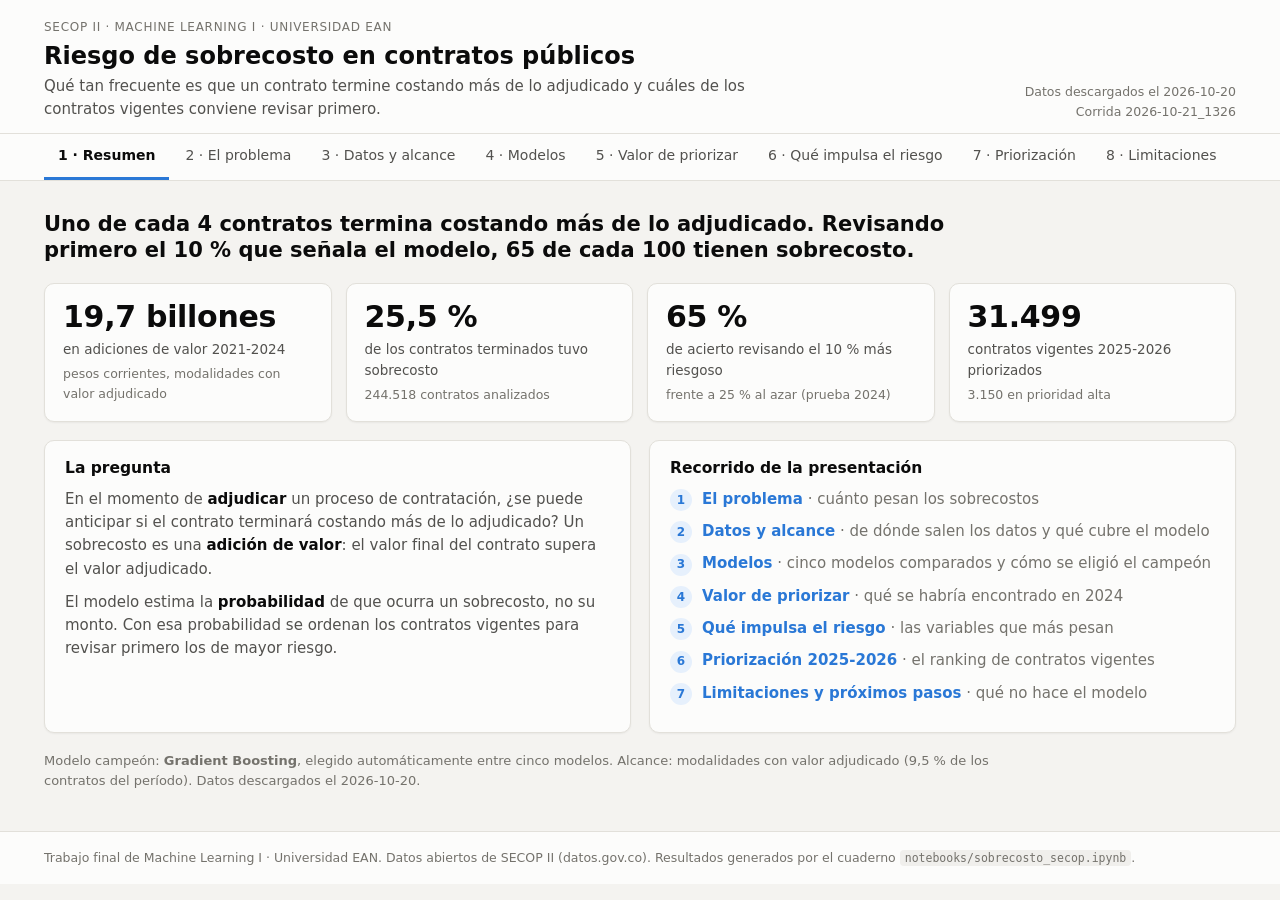
==== docs/index.html @ 2123a663 "Agrega la página de resultados (GitHub Pages)" ====
<!doctype html>
<html lang="es">
<head>
<meta charset="utf-8">
<meta name="viewport" content="width=device-width, initial-scale=1">
<title>Riesgo de sobrecosto en contratos públicos</title>
<meta name="description" content="Priorización de contratos públicos con riesgo de sobrecosto a partir de SECOP II. Trabajo final de Machine Learning I, Universidad EAN.">
<link rel="stylesheet" href="estilos.css">
</head>
<body>
<header class="encabezado">
  <div class="contenedor encabezado-fila">
    <div>
      <p class="sobretitulo">SECOP II · Machine Learning I · Universidad EAN</p>
      <h1>Riesgo de sobrecosto en contratos públicos</h1>
      <p class="subtitulo">Qué tan frecuente es que un contrato termine costando más de lo adjudicado y cuáles de los contratos vigentes conviene revisar primero.</p>
    </div>
    <p class="meta" id="meta-corrida">Cargando datos…</p>
  </div>
  <nav class="pestanas" aria-label="Módulos">
    <div class="contenedor pestanas-fila" role="tablist">
      <button role="tab" data-tab="resumen" aria-selected="true">1 · Resumen</button>
      <button role="tab" data-tab="problema">2 · El problema</button>
      <button role="tab" data-tab="datos">3 · Datos y alcance</button>
      <button role="tab" data-tab="modelos">4 · Modelos</button>
      <button role="tab" data-tab="valor">5 · Valor de priorizar</button>
      <button role="tab" data-tab="riesgo">6 · Qué impulsa el riesgo</button>
      <button role="tab" data-tab="priorizacion">7 · Priorización</button>
      <button role="tab" data-tab="limites">8 · Limitaciones</button>
    </div>
  </nav>
</header>

<main class="contenedor">
  <div id="error" class="aviso aviso-error" hidden></div>

  <!-- 1 · Resumen -->
  <section class="panel" id="tab-resumen" role="tabpanel">
    <h2 class="mensaje" id="resumen-mensaje"></h2>
    <div class="tarjetas" id="resumen-kpis"></div>
    <div class="dos-columnas">
      <div class="bloque">
        <h3>La pregunta</h3>
        <p>En el momento de <strong>adjudicar</strong> un proceso de contratación, ¿se puede anticipar si el contrato terminará costando más de lo adjudicado? Un sobrecosto es una <strong>adición de valor</strong>: el valor final del contrato supera el valor adjudicado.</p>
        <p>El modelo estima la <strong>probabilidad</strong> de que ocurra un sobrecosto, no su monto. Con esa probabilidad se ordenan los contratos vigentes para revisar primero los de mayor riesgo.</p>
      </div>
      <div class="bloque">
        <h3>Recorrido de la presentación</h3>
        <ol class="recorrido" id="resumen-recorrido"></ol>
      </div>
    </div>
    <p class="nota" id="resumen-alcance"></p>
  </section>

  <!-- 2 · El problema -->
  <section class="panel" id="tab-problema" role="tabpanel" hidden>
    <h2 class="mensaje" id="problema-mensaje"></h2>
    <div class="tarjetas" id="problema-kpis"></div>
    <div class="dos-columnas">
      <figure class="grafico"><figcaption>Adiciones de valor por año de firma <span>miles de millones de pesos corrientes</span></figcaption><div class="lienzo"><canvas id="g-adiciones"></canvas></div></figure>
      <figure class="grafico"><figcaption>Contratos con sobrecosto <span>% de los contratos firmados cada año</span></figcaption><div class="lienzo"><canvas id="g-tasa"></canvas></div></figure>
    </div>
    <details class="tabla-detalle"><summary>Ver la tabla por año</summary><div id="t-magnitud"></div></details>
    <p class="nota" id="problema-nota"></p>
  </section>

  <!-- 3 · Datos y alcance -->
  <section class="panel" id="tab-datos" role="tabpanel" hidden>
    <h2 class="mensaje" id="datos-mensaje"></h2>
    <div class="dos-columnas">
      <figure class="grafico"><figcaption>De la descarga a la base del modelo <span>contratos firmados 2021-2024</span></figcaption><div class="lienzo"><canvas id="g-embudo"></canvas></div></figure>
      <figure class="grafico"><figcaption>Contratos del período por modalidad <span>% del total 2021-2024</span></figcaption><div class="lienzo alto"><canvas id="g-modalidades"></canvas></div></figure>
    </div>
    <div class="dos-columnas">
      <div class="bloque">
        <h3>Por qué no se incluyen la contratación directa ni el régimen especial sin ofertas</h3>
        <ul>
          <li><strong>Cómo funcionan.</strong> En la contratación directa la entidad elige al contratista sin concurso, en causales fijadas por la ley (más del 90 % son prestación de servicios). El régimen especial agrupa entidades que contratan con sus propios manuales, como hospitales públicos y empresas de servicios públicos.</li>
          <li><strong>Falta el valor inicial.</strong> Sin competencia no hay adjudicación: el valor adjudicado es 0. El precio base es un presupuesto estimado, no el valor firmado, y el registro de adiciones no trae montos. Sin valor inicial no se puede medir el sobrecosto.</li>
          <li><strong>Serían otro problema.</strong> Sus adiciones son sobre todo prórrogas de contratos de servicios personales, un fenómeno distinto que pediría un modelo aparte.</li>
        </ul>
      </div>
      <div class="bloque">
        <h3>Limpieza y controles de calidad</h3>
        <ul id="datos-controles"></ul>
        <figure class="grafico compacto"><figcaption>Contratos sin categoría UNSPSC («UNSPECIFIED») <span>% por año de firma</span></figcaption><div class="lienzo bajo"><canvas id="g-unspsc"></canvas></div></figure>
      </div>
    </div>
    <p class="nota">Fuentes: SECOP II - Contratos Electrónicos (jbjy-vk9h), Procesos de Contratación (p6dx-8zbt) y Adiciones (cb9c-h8sn), datos abiertos de datos.gov.co.</p>
  </section>

  <!-- 4 · Modelos -->
  <section class="panel" id="tab-modelos" role="tabpanel" hidden>
    <h2 class="mensaje" id="modelos-mensaje"></h2>
    <div class="dos-columnas">
      <figure class="grafico"><figcaption>Calidad del ordenamiento en 2024 (PR-AUC) <span>punto: estimación · barra: intervalo de 95 % · línea gris: azar</span></figcaption><div class="lienzo"><canvas id="g-prauc"></canvas></div></figure>
      <div class="bloque">
        <h3>Cómo se eligió el campeón</h3>
        <ol class="pasos">
          <li>Se entrenó con contratos de 2021-2023 y se evaluó con los de 2024, que el modelo no vio.</li>
          <li>Todas las decisiones se tomaron con validación cruzada <strong>por entidad</strong>: el modelo siempre se evalúa con entidades que no vio.</li>
          <li>Regla fijada de antemano: el mejor en validación; si otro modelo más simple queda a menos de un error estándar, se prefiere el más interpretable.</li>
          <li>La prueba de 2024 solo confirma la elección.</li>
        </ol>
        <p id="modelos-campeon" class="destacado"></p>
      </div>
    </div>
    <h3 class="subtitulo-seccion">Comparación de modelos</h3>
    <div id="t-modelos"></div>
    <div class="dos-columnas">
      <figure class="grafico"><figcaption>¿Las probabilidades son creíbles? (calibración en 2024) <span>frecuencia observada frente a probabilidad predicha</span></figcaption><div class="lienzo"><canvas id="g-calibracion"></canvas></div></figure>
      <div class="bloque">
        <h3>Estabilidad</h3>
        <div id="t-robustez"></div>
        <details class="tabla-detalle"><summary>Desempeño del campeón por modalidad</summary><div id="t-modalidad"></div></details>
      </div>
    </div>
  </section>

  <!-- 5 · Valor de priorizar -->
  <section class="panel" id="tab-valor" role="tabpanel" hidden>
    <h2 class="mensaje" id="valor-mensaje"></h2>
    <div class="tarjetas" id="valor-kpis"></div>
    <div class="dos-columnas">
      <figure class="grafico"><figcaption>Sobrecostos encontrados según cuántos contratos se revisan <span>contratos de 2024 ordenados de mayor a menor prioridad</span></figcaption><div class="lienzo"><canvas id="g-ganancia-conteo"></canvas></div></figure>
      <figure class="grafico"><figcaption>Pesos de sobrecosto encontrados según cuántos contratos se revisan <span>mismo orden, ponderado por el monto de la adición</span></figcaption><div class="lienzo"><canvas id="g-ganancia-pesos"></canvas></div></figure>
    </div>
    <div id="t-ganancia"></div>
    <p class="nota" id="valor-nota"></p>
  </section>

  <!-- 6 · Qué impulsa el riesgo -->
  <section class="panel" id="tab-riesgo" role="tabpanel" hidden>
    <h2 class="mensaje" id="riesgo-mensaje"></h2>
    <div class="dos-columnas">
      <figure class="grafico"><figcaption>Variables de las que más depende el modelo <span>caída de la PR-AUC al desordenar cada variable</span></figcaption><div class="lienzo alto"><canvas id="g-importancia"></canvas></div></figure>
      <div class="bloque">
        <h3>Cómo leer esta sección</h3>
        <p>La importancia dice <strong>cuánto</strong> depende el modelo de cada variable. Las curvas de abajo muestran <strong>en qué dirección</strong>: cómo cambia la probabilidad media de sobrecosto cuando se fija una variable en distintos valores, dejando lo demás igual.</p>
        <p>Describen asociaciones que el modelo aprendió, <strong>no causas</strong>.</p>
      </div>
    </div>
    <div class="tres-columnas" id="riesgo-dependencias"></div>
  </section>

  <!-- 7 · Priorización -->
  <section class="panel" id="tab-priorizacion" role="tabpanel" hidden>
    <h2 class="mensaje" id="prio-mensaje"></h2>
    <div class="tarjetas" id="prio-kpis"></div>
    <div class="filtros" role="group" aria-label="Filtros del ranking">
      <label>Revisar los primeros
        <select id="f-n"></select>
      </label>
      <label>Departamento <select id="f-departamento"><option value="">Todos</option></select></label>
      <label>Modalidad <select id="f-modalidad"><option value="">Todas</option></select></label>
      <label>Sector <select id="f-sector"><option value="">Todos</option></select></label>
      <label>Tipo de contrato <select id="f-tipo"><option value="">Todos</option></select></label>
      <label class="buscar">Entidad u objeto <input id="f-texto" type="search" placeholder="Buscar…"></label>
    </div>
    <div class="barra-acciones">
      <p id="prio-conteo" aria-live="polite"></p>
      <div>
        <button id="b-descargar" class="boton">Descargar selección (CSV)</button>
        <a id="b-completo" class="boton secundario" href="datos/ranking_vigentes.csv" download>Ranking completo (CSV)</a>
      </div>
    </div>
    <div class="tabla-desplazable"><table class="tabla ranking" id="t-ranking"></table></div>
    <div class="paginacion" id="paginacion"></div>
    <div class="dos-columnas">
      <figure class="grafico"><figcaption>Modalidades sobrerrepresentadas en la prioridad alta <span>veces su peso frente a todos los vigentes</span></figcaption><div class="lienzo"><canvas id="g-reparto-modalidad"></canvas></div></figure>
      <figure class="grafico"><figcaption>Departamentos con más contratos en prioridad alta <span>% de la prioridad alta</span></figcaption><div class="lienzo"><canvas id="g-reparto-departamento"></canvas></div></figure>
    </div>
    <p class="nota">El ranking es un <strong>orden de prioridad</strong>, no una probabilidad exacta: los contratos vigentes son más recientes y, en promedio, más largos que los de entrenamiento. La entidad, el objeto y el enlace se muestran solo para identificar el contrato; no son variables del modelo.</p>
  </section>

  <!-- 8 · Limitaciones -->
  <section class="panel" id="tab-limites" role="tabpanel" hidden>
    <h2 class="mensaje">Qué no hace el modelo y cómo seguir</h2>
    <div class="dos-columnas">
      <div class="bloque">
        <h3>Limitaciones</h3>
        <ul class="lista-espaciada">
          <li><strong>Cobertura.</strong> Aplica solo a las modalidades con valor adjudicado (<span id="lim-cobertura"></span> de los contratos del período); no a la contratación directa ni al régimen especial sin ofertas.</li>
          <li><strong>Estima si ocurre, no cuánto.</strong> El monto de la adición no se predice; el valor adjudicado se muestra para que el usuario lo considere.</li>
          <li><strong>Contratos terminados.</strong> El entrenamiento usa contratos ya terminados; los que siguen vigentes por prórrogas quedan fuera.</li>
          <li><strong>Un contrato por proceso.</strong> Los procesos con varios lotes quedan fuera.</li>
          <li><strong>Calidad del registro.</strong> Se corrigen errores de digitación del valor adjudicado y del tope legal, pero el registro de adiciones no trae montos y algunas prácticas de registro cambian entre años (liquidación, categoría UNSPSC).</li>
          <li><strong>Asociación, no causa.</strong> Las variables importantes señalan patrones, no explican por qué ocurre un sobrecosto.</li>
        </ul>
      </div>
      <div class="bloque">
        <h3>Próximos pasos</h3>
        <ul class="lista-espaciada">
          <li><strong>Historial de la entidad y del proveedor</strong>, calculado solo con contratos anteriores a cada firma.</li>
          <li><strong>Texto del objeto del contrato</strong>, controlando que no funcione como identificador de la entidad.</li>
          <li><strong>Contratación directa:</strong> validar si el precio base sirve como valor inicial, para extender la cobertura.</li>
          <li><strong>Propuesta de operación: monitoreo.</strong> Reentrenar cada año, vigilar los cambios en el registro de los datos y comparar el ranking 2025-2026 con lo que ocurra cuando esos contratos terminen.</li>
        </ul>
      </div>
    </div>
  </section>
</main>

<footer class="pie">
  <div class="contenedor">
    <p id="pie-texto">Trabajo final de Machine Learning I · Universidad EAN. Datos abiertos de SECOP II (datos.gov.co). Resultados generados por el cuaderno <code>notebooks/sobrecosto_secop.ipynb</code>.</p>
  </div>
</footer>

<script src="vendor/chart.umd.js"></script>
<script src="app.js"></script>
</body>
</html>
---- docs/estilos.css ----
:root {
  color-scheme: light;
  --fondo: #f4f3f0;
  --superficie: #fcfcfb;
  --superficie-2: #f0efec;
  --borde: #e2e0da;
  --borde-fuerte: #c9c6bd;
  --texto: #0b0b0b;
  --texto-2: #52514e;
  --texto-3: #74726c;
  --acento: #2a78d6;
  --acento-suave: #e6f0fc;
  --serie-1: #2a78d6;
  --serie-2: #eb6834;
  --serie-3: #1baf7a;
  --neutro: #9a978f;
  --rejilla: #e8e6e1;
  --alto: #d03b3b;
  --sombra: 0 1px 2px rgba(0, 0, 0, .05);
}
@media (prefers-color-scheme: dark) {
  :root:where(:not([data-theme="light"])) {
    color-scheme: dark;
    --fondo: #121211;
    --superficie: #1a1a19;
    --superficie-2: #232321;
    --borde: #33332f;
    --borde-fuerte: #4a4945;
    --texto: #f0efec;
    --texto-2: #c3c2b7;
    --texto-3: #9a998f;
    --acento: #3987e5;
    --acento-suave: #1c2c40;
    --serie-1: #3987e5;
    --serie-2: #d95926;
    --serie-3: #199e70;
    --neutro: #7d7b74;
    --rejilla: #2c2c29;
    --alto: #e66767;
    --sombra: none;
  }
}
:root[data-theme="dark"] {
  color-scheme: dark;
  --fondo: #121211;
  --superficie: #1a1a19;
  --superficie-2: #232321;
  --borde: #33332f;
  --borde-fuerte: #4a4945;
  --texto: #f0efec;
  --texto-2: #c3c2b7;
  --texto-3: #9a998f;
  --acento: #3987e5;
  --acento-suave: #1c2c40;
  --serie-1: #3987e5;
  --serie-2: #d95926;
  --serie-3: #199e70;
  --neutro: #7d7b74;
  --rejilla: #2c2c29;
  --alto: #e66767;
  --sombra: none;
}

* { box-sizing: border-box; }
html { -webkit-text-size-adjust: 100%; }
body {
  margin: 0;
  background: var(--fondo);
  color: var(--texto);
  font: 15px/1.55 system-ui, -apple-system, "Segoe UI", Roboto, "Helvetica Neue", Arial, sans-serif;
}
.contenedor { max-width: 1240px; margin: 0 auto; padding: 0 24px; }
h1, h2, h3 { line-height: 1.25; margin: 0; }
a { color: var(--acento); }
code { font-size: .92em; background: var(--superficie-2); padding: 1px 5px; border-radius: 4px; }

/* encabezado */
.encabezado { background: var(--superficie); border-bottom: 1px solid var(--borde); position: sticky; top: 0; z-index: 10; }
.encabezado-fila { display: flex; justify-content: space-between; align-items: flex-end; gap: 24px; padding-top: 18px; padding-bottom: 12px; }
.sobretitulo { margin: 0 0 4px; font-size: 12px; letter-spacing: .06em; text-transform: uppercase; color: var(--texto-3); }
h1 { font-size: 24px; font-weight: 650; }
.subtitulo { margin: 4px 0 0; color: var(--texto-2); max-width: 760px; }
.meta { margin: 0; font-size: 12.5px; color: var(--texto-3); text-align: right; white-space: nowrap; }
.pestanas { border-top: 1px solid var(--borde); }
.pestanas-fila { display: flex; gap: 2px; overflow-x: auto; scrollbar-width: thin; }
.pestanas button {
  appearance: none; border: 0; background: none; color: var(--texto-2); font: inherit; font-size: 14px;
  padding: 11px 14px 10px; border-bottom: 3px solid transparent; cursor: pointer; white-space: nowrap;
}
.pestanas button:hover { color: var(--texto); }
.pestanas button[aria-selected="true"] { color: var(--texto); font-weight: 600; border-bottom-color: var(--acento); }
.pestanas button:focus-visible { outline: 2px solid var(--acento); outline-offset: -2px; }

/* paneles */
main.contenedor { padding-top: 30px; padding-bottom: 40px; }
.mensaje { font-size: 21px; font-weight: 600; max-width: 980px; margin-bottom: 20px; }
.subtitulo-seccion { font-size: 16px; margin: 28px 0 10px; }
.bloque, .grafico {
  background: var(--superficie); border: 1px solid var(--borde); border-radius: 10px;
  padding: 18px 20px; box-shadow: var(--sombra); margin: 0;
}
.bloque h3 { font-size: 15.5px; margin-bottom: 10px; }
.bloque p { margin: 0 0 10px; color: var(--texto-2); }
.bloque ul, .bloque ol { margin: 0; padding-left: 20px; color: var(--texto-2); }
.bloque li { margin-bottom: 8px; }
.bloque strong { color: var(--texto); }
.lista-espaciada li { margin-bottom: 12px; }
.dos-columnas { display: grid; grid-template-columns: 1fr 1fr; gap: 18px; margin-bottom: 18px; }
.tres-columnas { display: grid; grid-template-columns: repeat(3, 1fr); gap: 18px; margin-bottom: 18px; }
.nota { color: var(--texto-3); font-size: 13px; margin: 8px 0 0; max-width: 980px; }
.destacado { background: var(--acento-suave); border-radius: 8px; padding: 10px 12px; color: var(--texto) !important; margin-top: 12px !important; }
.aviso { padding: 12px 14px; border-radius: 8px; margin-bottom: 18px; }
.aviso-error { background: #fdecec; color: #8a1c1c; border: 1px solid #f3c2c2; }

/* tarjetas */
.tarjetas { display: grid; grid-template-columns: repeat(auto-fit, minmax(200px, 1fr)); gap: 14px; margin-bottom: 18px; }
.tarjeta { background: var(--superficie); border: 1px solid var(--borde); border-radius: 10px; padding: 16px 18px; box-shadow: var(--sombra); }
.tarjeta .valor { font-size: 30px; font-weight: 650; letter-spacing: -.01em; line-height: 1.1; font-variant-numeric: tabular-nums; }
.tarjeta .etiqueta { margin-top: 6px; font-size: 13.5px; color: var(--texto-2); }
.tarjeta .detalle { margin-top: 4px; font-size: 12.5px; color: var(--texto-3); }

/* recorrido */
.recorrido { list-style: none; padding: 0 !important; margin: 0; counter-reset: paso; }
.recorrido li { counter-increment: paso; display: flex; gap: 10px; align-items: baseline; margin-bottom: 9px; }
.recorrido li::before { content: counter(paso); flex: none; width: 22px; height: 22px; border-radius: 50%; background: var(--acento-suave); color: var(--acento); font-size: 12px; font-weight: 700; display: inline-grid; place-items: center; }
.recorrido a { text-decoration: none; font-weight: 600; }
.recorrido span { color: var(--texto-3); }
.pasos li { margin-bottom: 8px; }

/* gráficos */
.grafico figcaption { font-weight: 600; font-size: 14.5px; margin-bottom: 10px; }
.grafico figcaption span { display: block; font-weight: 400; font-size: 12.5px; color: var(--texto-3); }
.lienzo { position: relative; height: 290px; }
.lienzo.alto { height: 360px; }
.lienzo.bajo { height: 150px; }
.grafico.compacto { border: 0; padding: 12px 0 0; box-shadow: none; }

/* tablas */
.tabla { width: 100%; border-collapse: collapse; background: var(--superficie); font-size: 13.5px; font-variant-numeric: tabular-nums; }
.tabla th, .tabla td { padding: 8px 10px; border-bottom: 1px solid var(--borde); text-align: left; vertical-align: top; }
.tabla th { font-size: 12px; text-transform: uppercase; letter-spacing: .03em; color: var(--texto-3); font-weight: 600; background: var(--superficie-2); position: sticky; top: 0; }
.tabla td.num, .tabla th.num { text-align: right; white-space: nowrap; }
.tabla tr.resaltada td { background: var(--acento-suave); font-weight: 600; }
.marco-tabla { border: 1px solid var(--borde); border-radius: 10px; overflow: hidden; margin-bottom: 18px; overflow-x: auto; }
.tabla-detalle { margin: 6px 0 18px; }
.tabla-detalle summary { cursor: pointer; color: var(--acento); font-size: 13.5px; margin-bottom: 8px; }
.tabla-desplazable { border: 1px solid var(--borde); border-radius: 10px; overflow: auto; max-height: 640px; background: var(--superficie); }
.ranking td { font-size: 13px; }
.ranking .objeto { min-width: 300px; max-width: 420px; color: var(--texto-2); }
.ranking td.modalidad { min-width: 150px; }
.ranking td.fecha { white-space: nowrap; }
.ranking .entidad { max-width: 220px; font-weight: 550; }
.barra-prob { display: flex; align-items: center; gap: 8px; min-width: 120px; }
.barra-prob .pista { flex: 1; height: 8px; background: var(--superficie-2); border-radius: 4px; overflow: hidden; }
.barra-prob .relleno { height: 100%; background: var(--serie-1); border-radius: 4px; }
.insignia { display: inline-block; font-size: 11.5px; font-weight: 600; padding: 1px 7px; border-radius: 10px; border: 1px solid var(--borde-fuerte); color: var(--texto-2); white-space: nowrap; }
.insignia.muy-alta { border-color: var(--alto); color: var(--alto); }

/* filtros */
.filtros { display: flex; flex-wrap: wrap; gap: 12px 16px; align-items: flex-end; background: var(--superficie); border: 1px solid var(--borde); border-radius: 10px; padding: 14px 16px; margin-bottom: 12px; }
.filtros label { display: flex; flex-direction: column; gap: 4px; font-size: 12.5px; color: var(--texto-3); }
.filtros select, .filtros input { font: inherit; font-size: 13.5px; color: var(--texto); background: var(--superficie); border: 1px solid var(--borde-fuerte); border-radius: 6px; padding: 6px 8px; min-width: 150px; max-width: 240px; }
.filtros .buscar input { min-width: 220px; }
.barra-acciones { display: flex; justify-content: space-between; align-items: center; gap: 12px; flex-wrap: wrap; margin-bottom: 10px; }
.barra-acciones p { margin: 0; color: var(--texto-2); font-size: 13.5px; }
.boton { font: inherit; font-size: 13.5px; font-weight: 600; background: var(--acento); color: #fff; border: 0; border-radius: 6px; padding: 7px 12px; cursor: pointer; text-decoration: none; display: inline-block; }
.boton.secundario { background: none; color: var(--acento); border: 1px solid var(--acento); margin-left: 6px; }
.paginacion { display: flex; gap: 6px; justify-content: flex-end; align-items: center; margin: 10px 0 18px; font-size: 13px; color: var(--texto-2); }
.paginacion button { font: inherit; font-size: 13px; background: var(--superficie); color: var(--texto); border: 1px solid var(--borde-fuerte); border-radius: 6px; padding: 4px 10px; cursor: pointer; }
.paginacion button:disabled { opacity: .45; cursor: default; }

.pie { border-top: 1px solid var(--borde); background: var(--superficie); color: var(--texto-3); font-size: 12.5px; }
.pie p { margin: 0; padding: 16px 0; }

@media (max-width: 900px) {
  .dos-columnas, .tres-columnas { grid-template-columns: 1fr; }
  .encabezado-fila { flex-direction: column; align-items: flex-start; }
  .meta { text-align: left; white-space: normal; }
  .encabezado { position: static; }
}
@media (max-width: 560px) {
  .contenedor { padding: 0 16px; }
  h1 { font-size: 20px; }
  .mensaje { font-size: 18px; }
  .tarjeta .valor { font-size: 26px; }
}
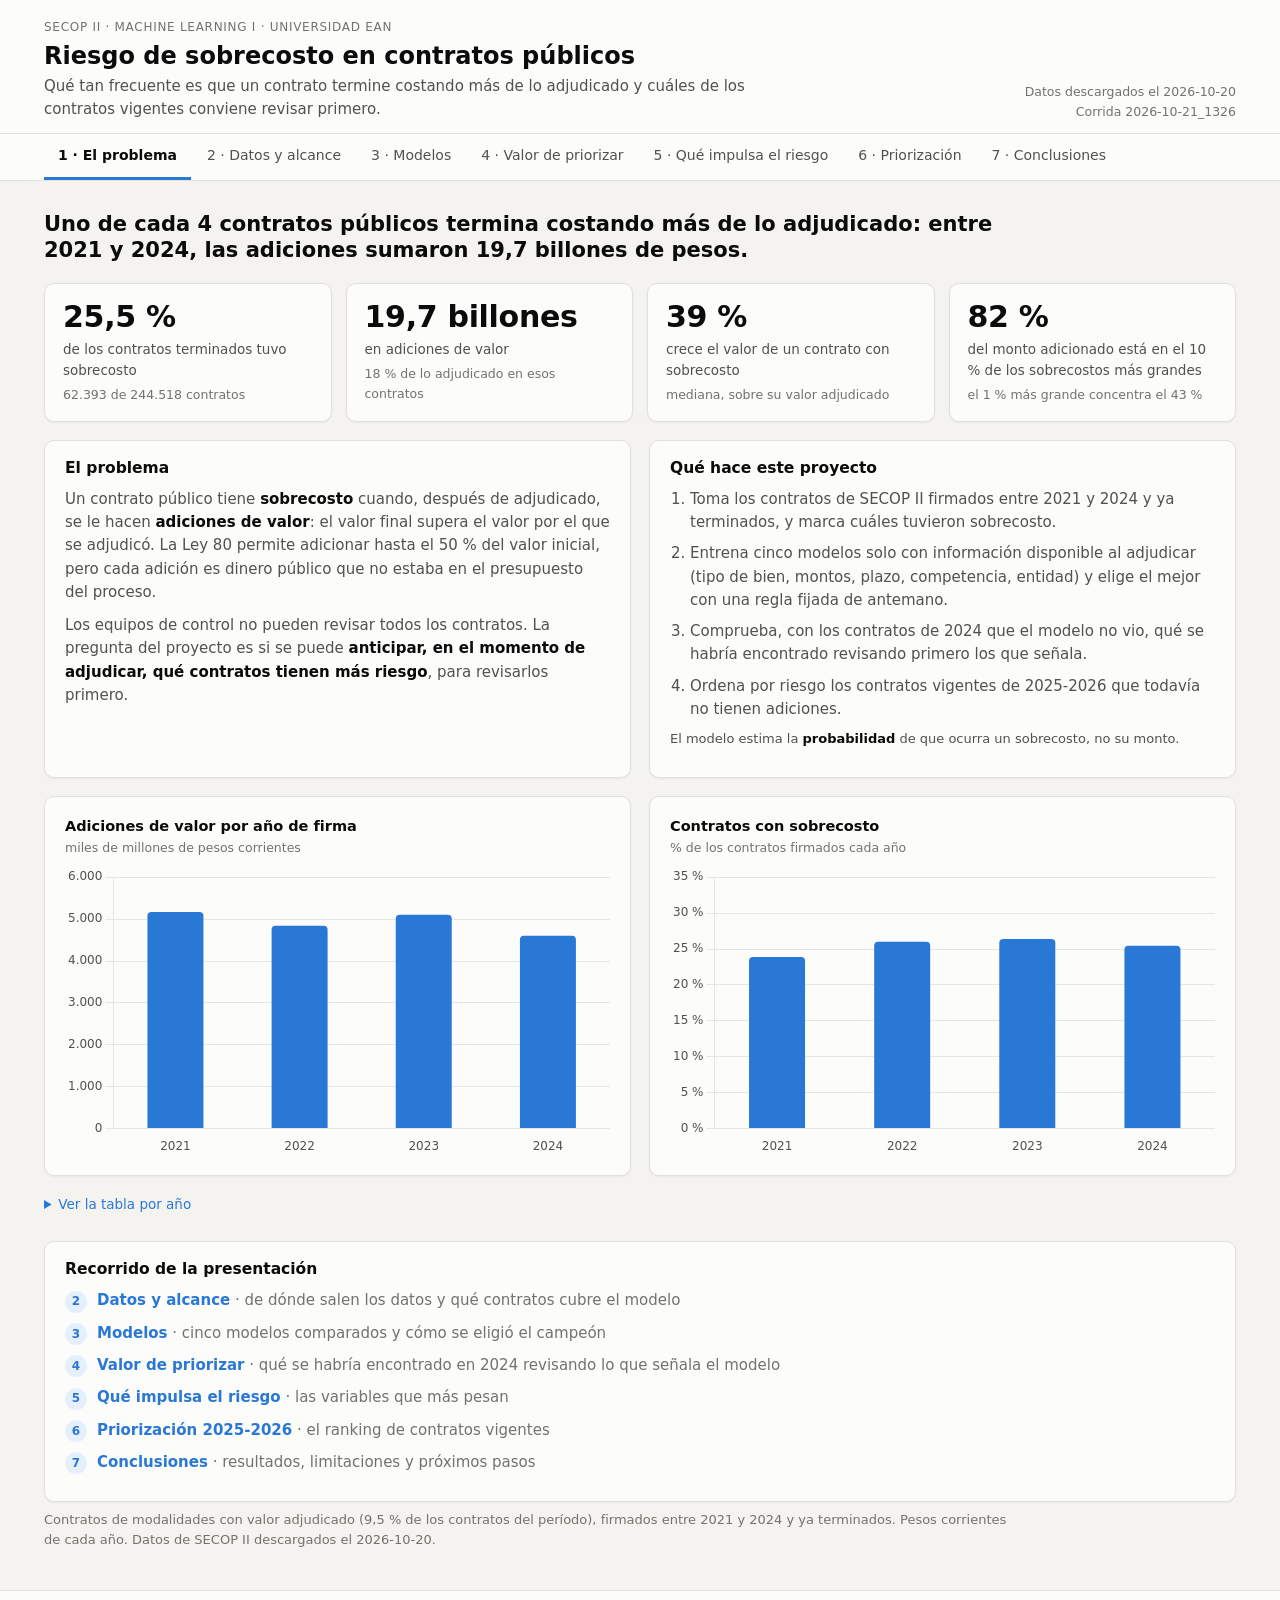
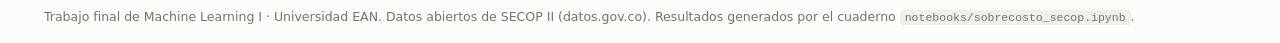
==== commit cd36b27b: "Unifica resumen y problema; agrega pestaña de conclusiones" ====
--- a/docs/index.html
+++ b/docs/index.html
@@ -19,14 +19,13 @@
   </div>
   <nav class="pestanas" aria-label="Módulos">
     <div class="contenedor pestanas-fila" role="tablist">
-      <button role="tab" data-tab="resumen" aria-selected="true">1 · Resumen</button>
-      <button role="tab" data-tab="problema">2 · El problema</button>
-      <button role="tab" data-tab="datos">3 · Datos y alcance</button>
-      <button role="tab" data-tab="modelos">4 · Modelos</button>
-      <button role="tab" data-tab="valor">5 · Valor de priorizar</button>
-      <button role="tab" data-tab="riesgo">6 · Qué impulsa el riesgo</button>
-      <button role="tab" data-tab="priorizacion">7 · Priorización</button>
-      <button role="tab" data-tab="limites">8 · Limitaciones</button>
+      <button role="tab" data-tab="problema" aria-selected="true">1 · El problema</button>
+      <button role="tab" data-tab="datos">2 · Datos y alcance</button>
+      <button role="tab" data-tab="modelos">3 · Modelos</button>
+      <button role="tab" data-tab="valor">4 · Valor de priorizar</button>
+      <button role="tab" data-tab="riesgo">5 · Qué impulsa el riesgo</button>
+      <button role="tab" data-tab="priorizacion">6 · Priorización</button>
+      <button role="tab" data-tab="limites">7 · Conclusiones</button>
     </div>
   </nav>
 </header>
@@ -34,37 +33,40 @@
 <main class="contenedor">
   <div id="error" class="aviso aviso-error" hidden></div>
 
-  <!-- 1 · Resumen -->
-  <section class="panel" id="tab-resumen" role="tabpanel">
-    <h2 class="mensaje" id="resumen-mensaje"></h2>
-    <div class="tarjetas" id="resumen-kpis"></div>
-    <div class="dos-columnas">
-      <div class="bloque">
-        <h3>La pregunta</h3>
-        <p>En el momento de <strong>adjudicar</strong> un proceso de contratación, ¿se puede anticipar si el contrato terminará costando más de lo adjudicado? Un sobrecosto es una <strong>adición de valor</strong>: el valor final del contrato supera el valor adjudicado.</p>
-        <p>El modelo estima la <strong>probabilidad</strong> de que ocurra un sobrecosto, no su monto. Con esa probabilidad se ordenan los contratos vigentes para revisar primero los de mayor riesgo.</p>
-      </div>
-      <div class="bloque">
-        <h3>Recorrido de la presentación</h3>
-        <ol class="recorrido" id="resumen-recorrido"></ol>
-      </div>
-    </div>
-    <p class="nota" id="resumen-alcance"></p>
-  </section>
-
-  <!-- 2 · El problema -->
-  <section class="panel" id="tab-problema" role="tabpanel" hidden>
+  <!-- 1 · El problema -->
+  <section class="panel" id="tab-problema" role="tabpanel">
     <h2 class="mensaje" id="problema-mensaje"></h2>
     <div class="tarjetas" id="problema-kpis"></div>
     <div class="dos-columnas">
+      <div class="bloque">
+        <h3>El problema</h3>
+        <p>Un contrato público tiene <strong>sobrecosto</strong> cuando, después de adjudicado, se le hacen <strong>adiciones de valor</strong>: el valor final supera el valor por el que se adjudicó. La Ley 80 permite adicionar hasta el 50 % del valor inicial, pero cada adición es dinero público que no estaba en el presupuesto del proceso.</p>
+        <p>Los equipos de control no pueden revisar todos los contratos. La pregunta del proyecto es si se puede <strong>anticipar, en el momento de adjudicar, qué contratos tienen más riesgo</strong>, para revisarlos primero.</p>
+      </div>
+      <div class="bloque">
+        <h3>Qué hace este proyecto</h3>
+        <ol class="pasos">
+          <li>Toma los contratos de SECOP II firmados entre 2021 y 2024 y ya terminados, y marca cuáles tuvieron sobrecosto.</li>
+          <li>Entrena cinco modelos solo con información disponible al adjudicar (tipo de bien, montos, plazo, competencia, entidad) y elige el mejor con una regla fijada de antemano.</li>
+          <li>Comprueba, con los contratos de 2024 que el modelo no vio, qué se habría encontrado revisando primero los que señala.</li>
+          <li>Ordena por riesgo los contratos vigentes de 2025-2026 que todavía no tienen adiciones.</li>
+        </ol>
+        <p class="nota">El modelo estima la <strong>probabilidad</strong> de que ocurra un sobrecosto, no su monto.</p>
+      </div>
+    </div>
+    <div class="dos-columnas">
       <figure class="grafico"><figcaption>Adiciones de valor por año de firma <span>miles de millones de pesos corrientes</span></figcaption><div class="lienzo"><canvas id="g-adiciones"></canvas></div></figure>
       <figure class="grafico"><figcaption>Contratos con sobrecosto <span>% de los contratos firmados cada año</span></figcaption><div class="lienzo"><canvas id="g-tasa"></canvas></div></figure>
     </div>
     <details class="tabla-detalle"><summary>Ver la tabla por año</summary><div id="t-magnitud"></div></details>
+    <div class="bloque">
+      <h3>Recorrido de la presentación</h3>
+      <ol class="recorrido" id="resumen-recorrido"></ol>
+    </div>
     <p class="nota" id="problema-nota"></p>
   </section>
 
-  <!-- 3 · Datos y alcance -->
+  <!-- 2 · Datos y alcance -->
   <section class="panel" id="tab-datos" role="tabpanel" hidden>
     <h2 class="mensaje" id="datos-mensaje"></h2>
     <div class="dos-columnas">
@@ -89,7 +91,7 @@
     <p class="nota">Fuentes: SECOP II - Contratos Electrónicos (jbjy-vk9h), Procesos de Contratación (p6dx-8zbt) y Adiciones (cb9c-h8sn), datos abiertos de datos.gov.co.</p>
   </section>
 
-  <!-- 4 · Modelos -->
+  <!-- 3 · Modelos -->
   <section class="panel" id="tab-modelos" role="tabpanel" hidden>
     <h2 class="mensaje" id="modelos-mensaje"></h2>
     <div class="dos-columnas">
@@ -117,19 +119,19 @@
     </div>
   </section>
 
-  <!-- 5 · Valor de priorizar -->
+  <!-- 4 · Valor de priorizar -->
   <section class="panel" id="tab-valor" role="tabpanel" hidden>
     <h2 class="mensaje" id="valor-mensaje"></h2>
     <div class="tarjetas" id="valor-kpis"></div>
     <div class="dos-columnas">
       <figure class="grafico"><figcaption>Sobrecostos encontrados según cuántos contratos se revisan <span>contratos de 2024 ordenados de mayor a menor prioridad</span></figcaption><div class="lienzo"><canvas id="g-ganancia-conteo"></canvas></div></figure>
-      <figure class="grafico"><figcaption>Pesos de sobrecosto encontrados según cuántos contratos se revisan <span>mismo orden, ponderado por el monto de la adición</span></figcaption><div class="lienzo"><canvas id="g-ganancia-pesos"></canvas></div></figure>
+      <figure class="grafico"><figcaption>Monto de las adiciones que se encontraría según cuántos contratos se revisan <span>% del total de pesos adicionados en 2024 que queda en los contratos revisados</span></figcaption><div class="lienzo"><canvas id="g-ganancia-pesos"></canvas></div></figure>
     </div>
     <div id="t-ganancia"></div>
     <p class="nota" id="valor-nota"></p>
   </section>
 
-  <!-- 6 · Qué impulsa el riesgo -->
+  <!-- 5 · Qué impulsa el riesgo -->
   <section class="panel" id="tab-riesgo" role="tabpanel" hidden>
     <h2 class="mensaje" id="riesgo-mensaje"></h2>
     <div class="dos-columnas">
@@ -143,7 +145,7 @@
     <div class="tres-columnas" id="riesgo-dependencias"></div>
   </section>
 
-  <!-- 7 · Priorización -->
+  <!-- 6 · Priorización -->
   <section class="panel" id="tab-priorizacion" role="tabpanel" hidden>
     <h2 class="mensaje" id="prio-mensaje"></h2>
     <div class="tarjetas" id="prio-kpis"></div>
@@ -173,9 +175,14 @@
     <p class="nota">El ranking es un <strong>orden de prioridad</strong>, no una probabilidad exacta: los contratos vigentes son más recientes y, en promedio, más largos que los de entrenamiento. La entidad, el objeto y el enlace se muestran solo para identificar el contrato; no son variables del modelo.</p>
   </section>
 
-  <!-- 8 · Limitaciones -->
+  <!-- 7 · Conclusiones -->
   <section class="panel" id="tab-limites" role="tabpanel" hidden>
-    <h2 class="mensaje">Qué no hace el modelo y cómo seguir</h2>
+    <h2 class="mensaje" id="conclusiones-mensaje"></h2>
+    <div class="tarjetas" id="conclusiones-kpis"></div>
+    <div class="bloque bloque-conclusiones">
+      <h3>Conclusiones</h3>
+      <ul class="lista-espaciada" id="conclusiones-lista"></ul>
+    </div>
     <div class="dos-columnas">
       <div class="bloque">
         <h3>Limitaciones</h3>
--- a/docs/estilos.css
+++ b/docs/estilos.css
@@ -184,3 +184,6 @@
   .mensaje { font-size: 18px; }
   .tarjeta .valor { font-size: 26px; }
 }
+
+.bloque-conclusiones { margin-bottom: 18px; }
+#resumen-recorrido { counter-reset: paso 1; }
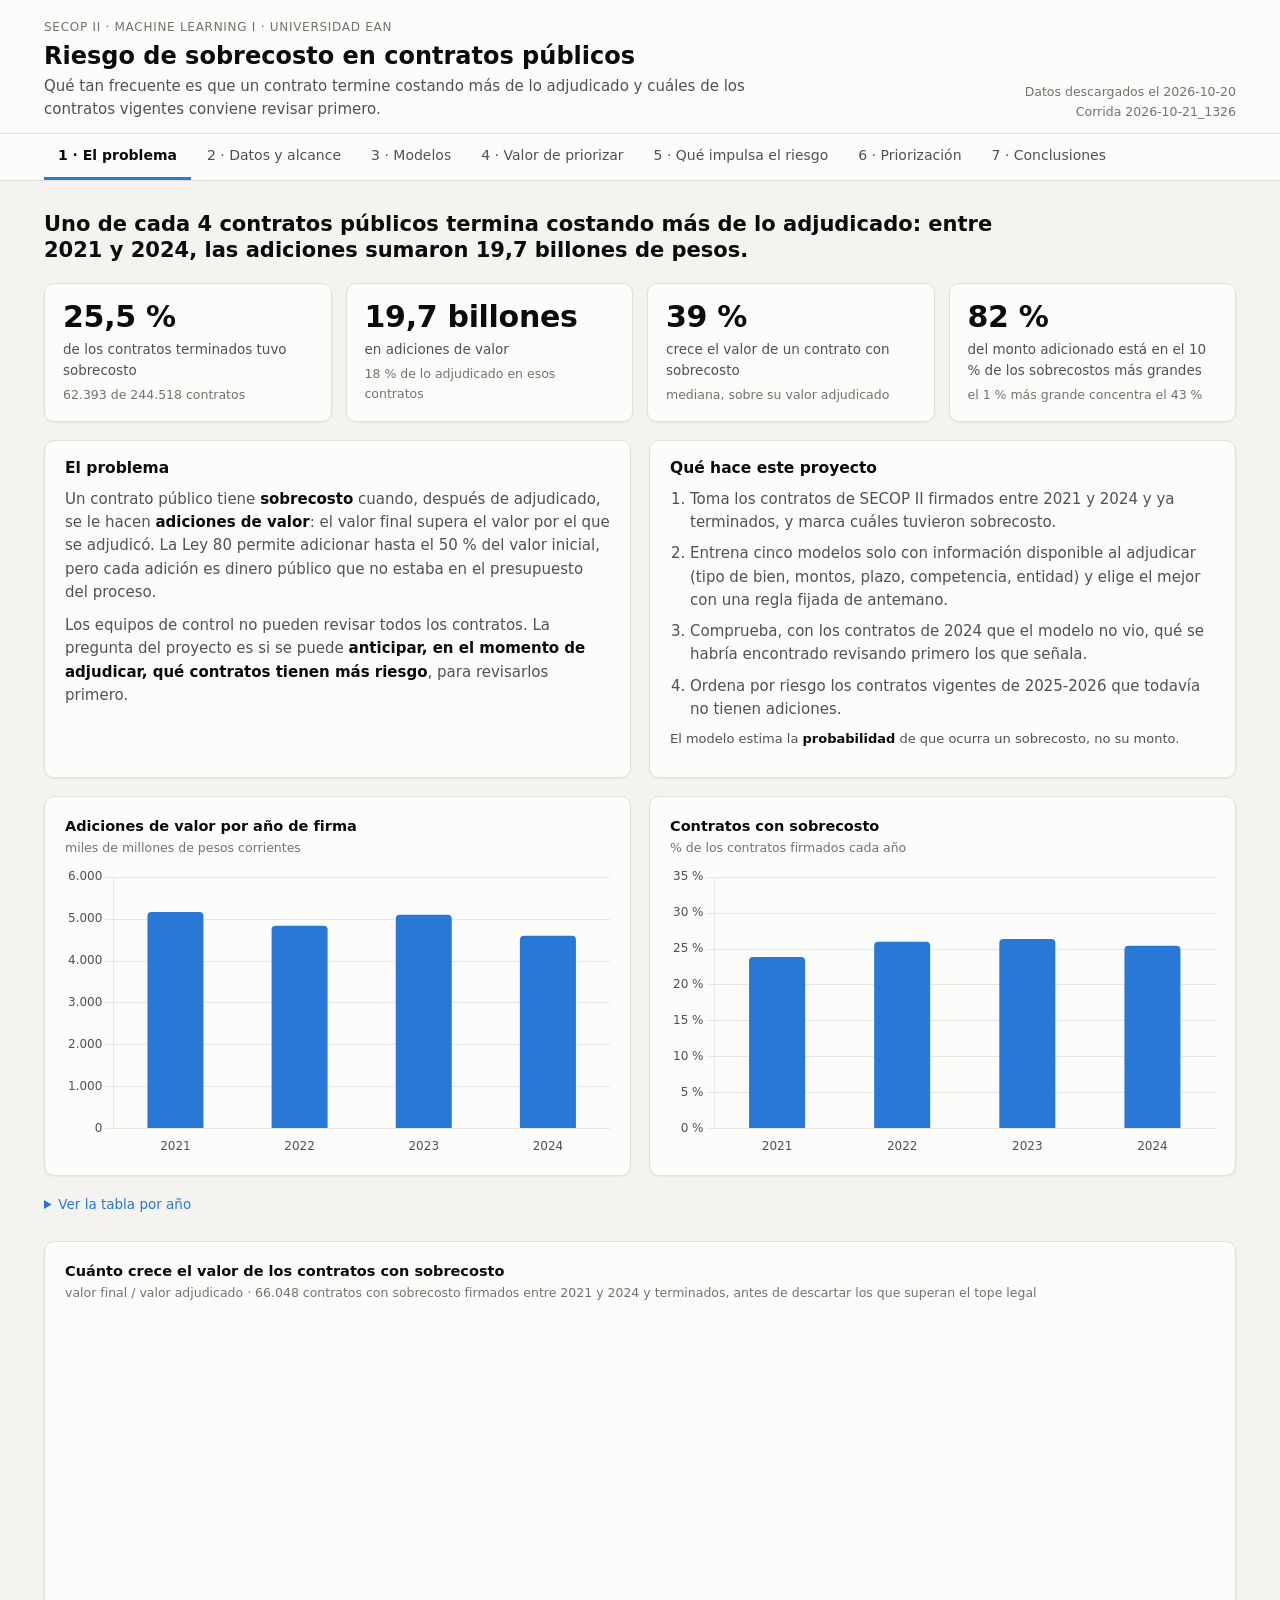
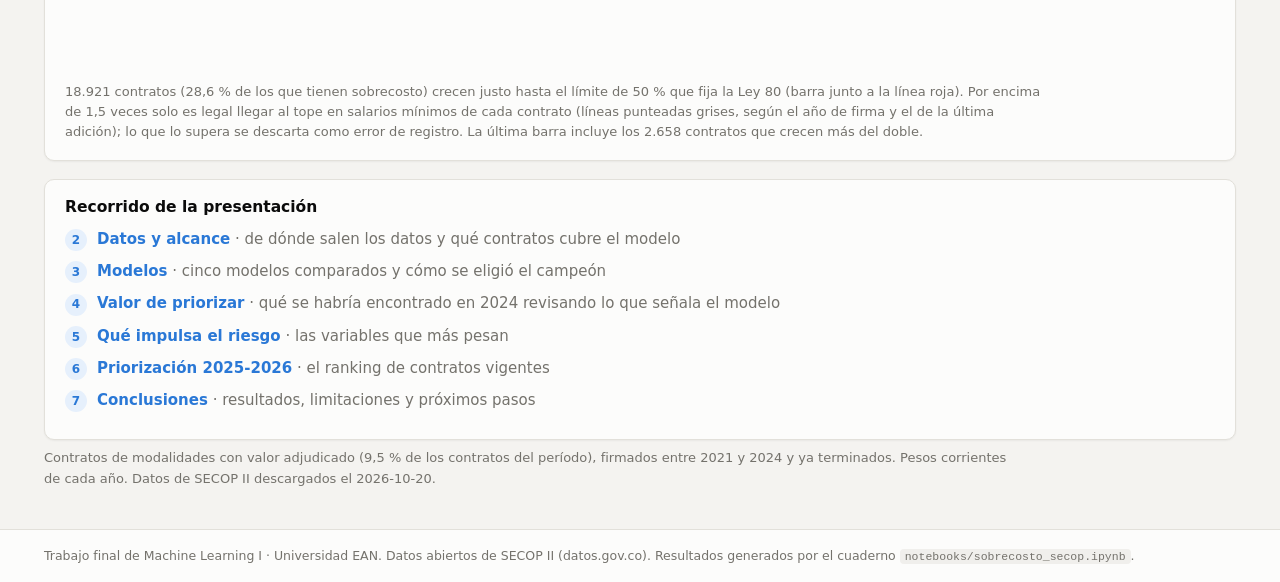
==== commit fbf7fff0: "Grafica de crecimiento del valor en la pestana El problema" ====
--- a/docs/index.html
+++ b/docs/index.html
@@ -59,6 +59,11 @@
       <figure class="grafico"><figcaption>Contratos con sobrecosto <span>% de los contratos firmados cada año</span></figcaption><div class="lienzo"><canvas id="g-tasa"></canvas></div></figure>
     </div>
     <details class="tabla-detalle"><summary>Ver la tabla por año</summary><div id="t-magnitud"></div></details>
+    <figure class="grafico bloque-crecimiento" id="f-crecimiento" hidden>
+      <figcaption>Cuánto crece el valor de los contratos con sobrecosto <span id="crecimiento-sub">valor final / valor adjudicado</span></figcaption>
+      <div class="lienzo alto"><canvas id="g-crecimiento"></canvas></div>
+      <p class="nota" id="crecimiento-nota"></p>
+    </figure>
     <div class="bloque">
       <h3>Recorrido de la presentación</h3>
       <ol class="recorrido" id="resumen-recorrido"></ol>
--- a/docs/estilos.css
+++ b/docs/estilos.css
@@ -187,3 +187,5 @@
 
 .bloque-conclusiones { margin-bottom: 18px; }
 #resumen-recorrido { counter-reset: paso 1; }
+.bloque-crecimiento { margin-bottom: 18px; }
+.bloque-crecimiento .nota { margin-top: 10px; }
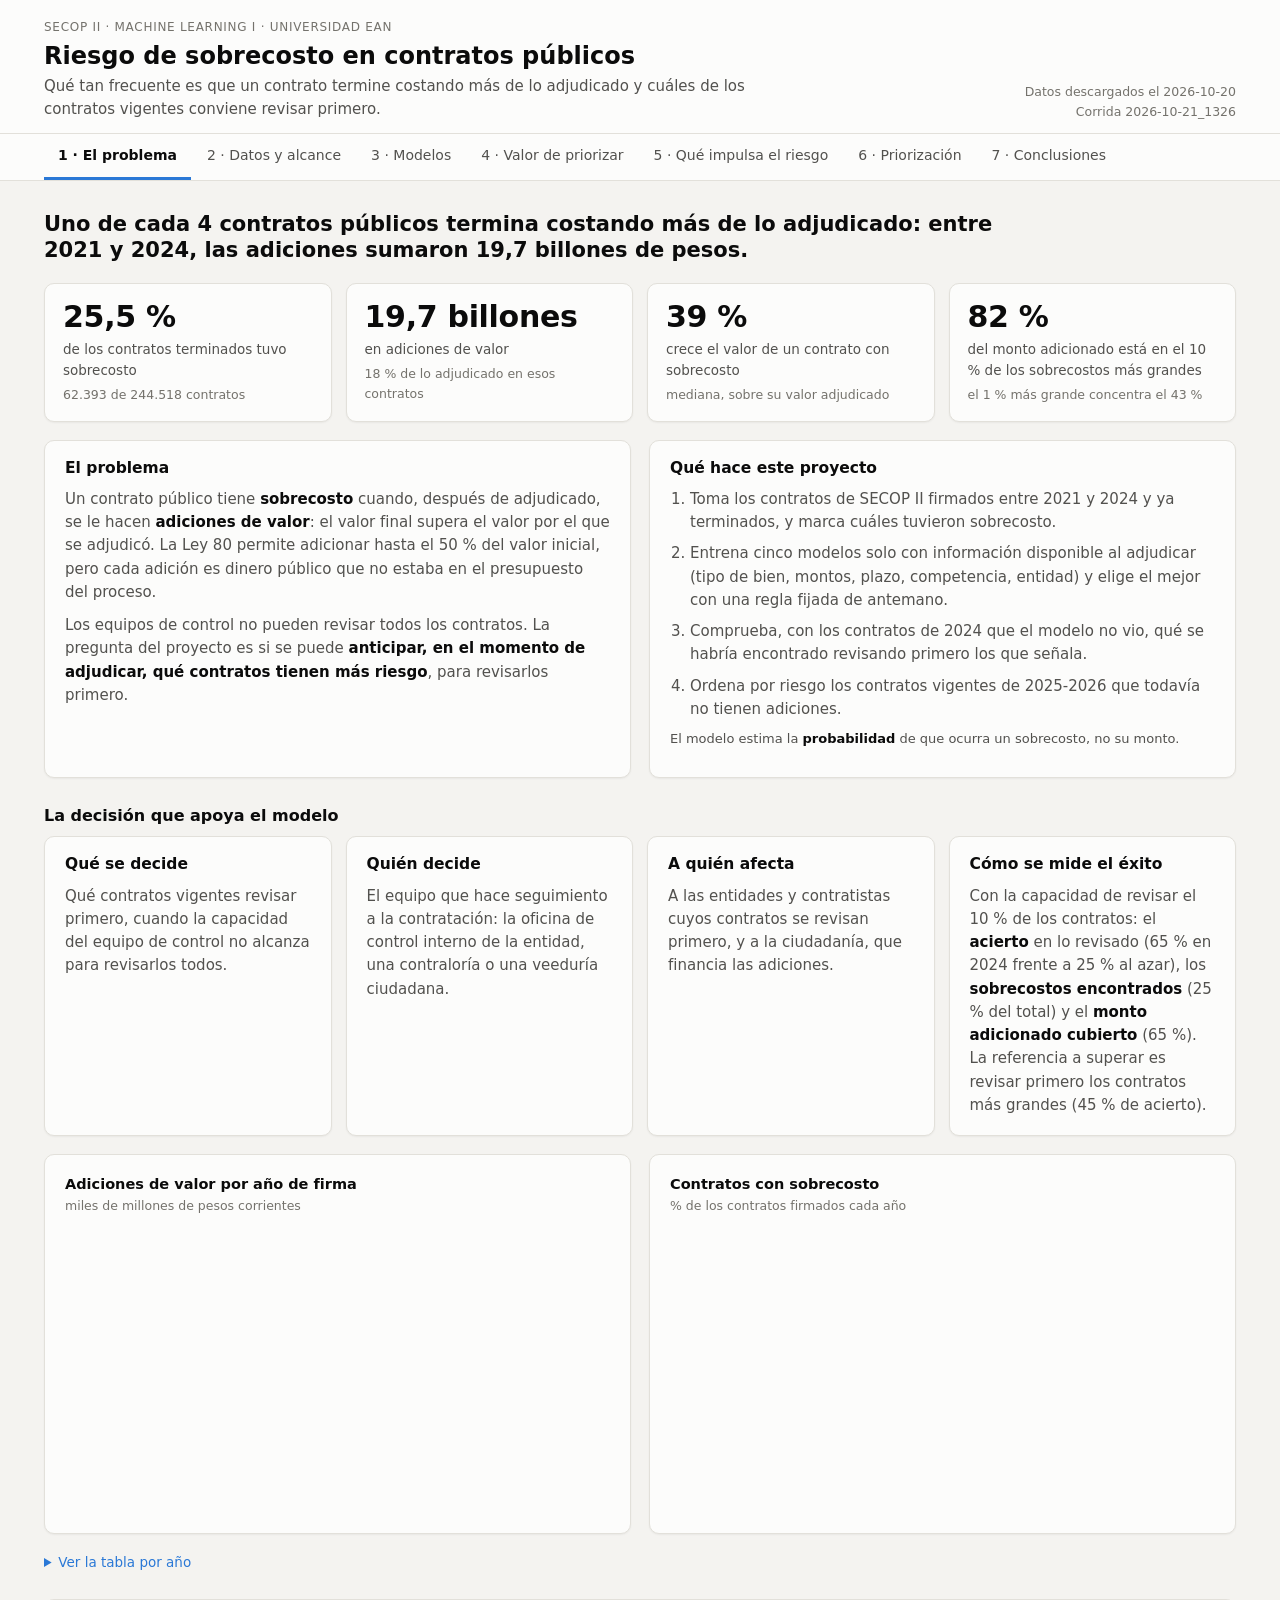
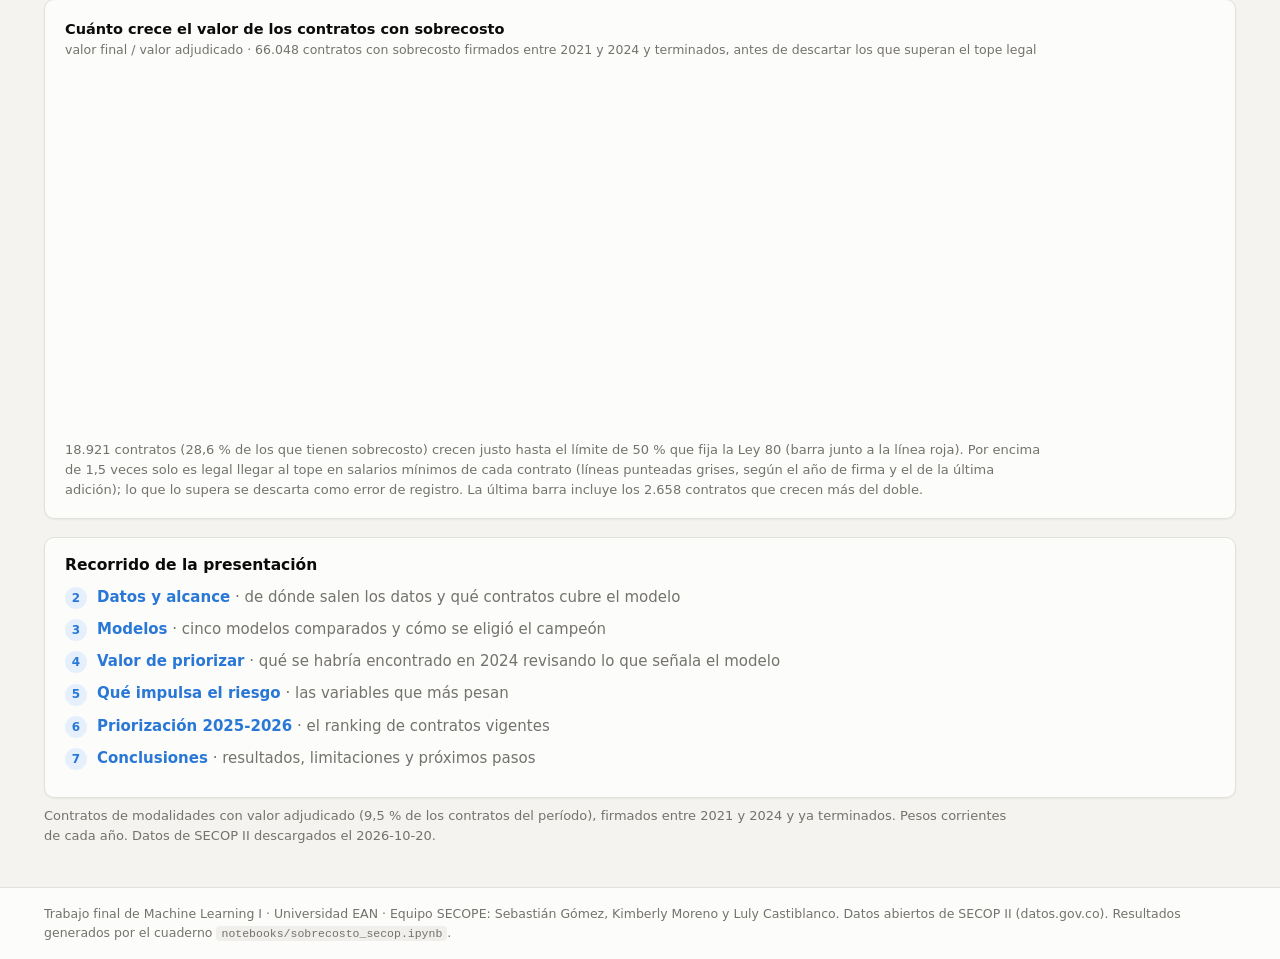
==== commit 03553e5c: "Pagina alineada al informe y carpeta de entrega ML1_PFI_SECOPE" ====
--- a/docs/index.html
+++ b/docs/index.html
@@ -54,6 +54,13 @@
         <p class="nota">El modelo estima la <strong>probabilidad</strong> de que ocurra un sobrecosto, no su monto.</p>
       </div>
     </div>
+    <h3 class="subtitulo-seccion">La decisión que apoya el modelo</h3>
+    <div class="cuatro-columnas">
+      <div class="bloque"><h3>Qué se decide</h3><p>Qué contratos vigentes revisar primero, cuando la capacidad del equipo de control no alcanza para revisarlos todos.</p></div>
+      <div class="bloque"><h3>Quién decide</h3><p>El equipo que hace seguimiento a la contratación: la oficina de control interno de la entidad, una contraloría o una veeduría ciudadana.</p></div>
+      <div class="bloque"><h3>A quién afecta</h3><p>A las entidades y contratistas cuyos contratos se revisan primero, y a la ciudadanía, que financia las adiciones.</p></div>
+      <div class="bloque"><h3>Cómo se mide el éxito</h3><p id="problema-exito"></p></div>
+    </div>
     <div class="dos-columnas">
       <figure class="grafico"><figcaption>Adiciones de valor por año de firma <span>miles de millones de pesos corrientes</span></figcaption><div class="lienzo"><canvas id="g-adiciones"></canvas></div></figure>
       <figure class="grafico"><figcaption>Contratos con sobrecosto <span>% de los contratos firmados cada año</span></figcaption><div class="lienzo"><canvas id="g-tasa"></canvas></div></figure>
@@ -93,6 +100,16 @@
         <figure class="grafico compacto"><figcaption>Contratos sin categoría UNSPSC («UNSPECIFIED») <span>% por año de firma</span></figcaption><div class="lienzo bajo"><canvas id="g-unspsc"></canvas></div></figure>
       </div>
     </div>
+    <div class="dos-columnas">
+      <div class="bloque">
+        <h3>A quién representan los datos</h3>
+        <ul id="datos-representa"></ul>
+      </div>
+      <div class="bloque">
+        <h3>A quién no representan</h3>
+        <ul id="datos-no-representa"></ul>
+      </div>
+    </div>
     <p class="nota">Fuentes: SECOP II - Contratos Electrónicos (jbjy-vk9h), Procesos de Contratación (p6dx-8zbt) y Adiciones (cb9c-h8sn), datos abiertos de datos.gov.co.</p>
   </section>
 
@@ -112,12 +129,30 @@
         <p id="modelos-campeon" class="destacado"></p>
       </div>
     </div>
+    <h3 class="subtitulo-seccion">Diseño experimental: cómo se evitó la fuga, el desbalance y el mal uso de la prueba</h3>
+    <div class="tres-columnas">
+      <div class="bloque">
+        <h3>Fuga de información</h3>
+        <p>Solo entran variables conocidas al adjudicar. Se excluyen el valor final, el estado, las fechas reales, los días adicionados, los pagos y la cláusula de liquidación, que cambian durante la ejecución.</p>
+        <p>Prueba de lo que pasaría si no: con esas columnas la PR-AUC subiría de <strong>0,55 a 0,84</strong>, y con el valor final a <strong>0,99</strong>. Son cifras inválidas: el modelo estaría leyendo la respuesta.</p>
+      </div>
+      <div class="bloque">
+        <h3>Desbalance de clases</h3>
+        <p>Uno de cada cuatro contratos tiene sobrecosto. Por eso la métrica principal es la <strong>PR-AUC</strong>, que mide la precisión de la lista que revisa el equipo y se compara con 0,255 al azar; la ROC-AUC se reporta como complemento.</p>
+        <p>La regresión logística se entrena con pesos por clase; los modelos de árboles no lo necesitan para ordenar.</p>
+      </div>
+      <div class="bloque">
+        <h3>Uso de la prueba</h3>
+        <p>Entrenamiento 2021-2023 y prueba 2024, que se usa <strong>una sola vez</strong>. Hiperparámetros, iteraciones, umbrales y el campeón se deciden con validación cruzada que separa entidades, y el preprocesamiento se ajusta dentro de cada pliegue.</p>
+      </div>
+    </div>
     <h3 class="subtitulo-seccion">Comparación de modelos</h3>
     <div id="t-modelos"></div>
     <div class="dos-columnas">
       <figure class="grafico"><figcaption>¿Las probabilidades son creíbles? (calibración en 2024) <span>frecuencia observada frente a probabilidad predicha</span></figcaption><div class="lienzo"><canvas id="g-calibracion"></canvas></div></figure>
       <div class="bloque">
         <h3>Estabilidad</h3>
+        <p id="modelos-estabilidad"></p>
         <div id="t-robustez"></div>
         <details class="tabla-detalle"><summary>Desempeño del campeón por modalidad</summary><div id="t-modalidad"></div></details>
       </div>
@@ -133,6 +168,16 @@
       <figure class="grafico"><figcaption>Monto de las adiciones que se encontraría según cuántos contratos se revisan <span>% del total de pesos adicionados en 2024 que queda en los contratos revisados</span></figcaption><div class="lienzo"><canvas id="g-ganancia-pesos"></canvas></div></figure>
     </div>
     <div id="t-ganancia"></div>
+    <div class="dos-columnas">
+      <div class="bloque">
+        <h3>El costo de cada error</h3>
+        <ul id="valor-errores"></ul>
+      </div>
+      <div class="bloque">
+        <h3>Umbral recomendado</h3>
+        <ul id="valor-umbral"></ul>
+      </div>
+    </div>
     <p class="nota" id="valor-nota"></p>
   </section>
 
@@ -210,12 +255,43 @@
         </ul>
       </div>
     </div>
+    <h3 class="subtitulo-seccion">Gobernanza: uso responsable del modelo</h3>
+    <div class="tres-columnas">
+      <div class="bloque">
+        <h3>Cómo usarlo</h3>
+        <ul class="lista-espaciada">
+          <li><strong>Para priorizar, no para sancionar.</strong> Una probabilidad alta no prueba ninguna irregularidad: indica dónde mirar primero.</li>
+          <li><strong>Siempre con revisión humana.</strong> El equipo de control decide qué revisar y qué concluir.</li>
+          <li><strong>Con una muestra al azar.</strong> Revisar también un pequeño porcentaje de contratos elegidos al azar permite medir el desempeño real y detectar sesgos.</li>
+        </ul>
+      </div>
+      <div class="bloque">
+        <h3>Cuándo deja de valer</h3>
+        <ul class="lista-espaciada">
+          <li><strong>Cambios en la norma:</strong> otro tope de adiciones u otras modalidades de contratación.</li>
+          <li><strong>Cambios en el registro de SECOP II:</strong> como el aumento de la categoría UNSPSC sin código desde 2023.</li>
+          <li id="gob-deriva"></li>
+        </ul>
+      </div>
+      <div class="bloque">
+        <h3>A quién podría perjudicar</h3>
+        <ul class="lista-espaciada" id="gob-perjuicio"></ul>
+      </div>
+    </div>
+    <div class="bloque bloque-conclusiones">
+      <h3>Equipo SECOPE</h3>
+      <ul class="lista-espaciada equipo">
+        <li><strong>Sebastián Gómez · Jefe.</strong> Planteamiento del problema, diseño metodológico, cuaderno de modelado y página de resultados.</li>
+        <li><strong>Kimberly Moreno · Líder.</strong> Coordinación del equipo, repositorio oficial de la entrega y publicación en GitHub Pages.</li>
+        <li><strong>Luly Castiblanco · Crack.</strong> Revisión de los datos y los resultados, y preparación de la exposición.</li>
+      </ul>
+    </div>
   </section>
 </main>
 
 <footer class="pie">
   <div class="contenedor">
-    <p id="pie-texto">Trabajo final de Machine Learning I · Universidad EAN. Datos abiertos de SECOP II (datos.gov.co). Resultados generados por el cuaderno <code>notebooks/sobrecosto_secop.ipynb</code>.</p>
+    <p id="pie-texto">Trabajo final de Machine Learning I · Universidad EAN · Equipo SECOPE: Sebastián Gómez, Kimberly Moreno y Luly Castiblanco. Datos abiertos de SECOP II (datos.gov.co). Resultados generados por el cuaderno <code>notebooks/sobrecosto_secop.ipynb</code>.</p>
   </div>
 </footer>
 
--- a/docs/estilos.css
+++ b/docs/estilos.css
@@ -189,3 +189,8 @@
 #resumen-recorrido { counter-reset: paso 1; }
 .bloque-crecimiento { margin-bottom: 18px; }
 .bloque-crecimiento .nota { margin-top: 10px; }
+.cuatro-columnas { display: grid; grid-template-columns: repeat(4, 1fr); gap: 14px; margin-bottom: 18px; }
+.cuatro-columnas .bloque p { margin: 0; }
+@media (max-width: 1100px) { .cuatro-columnas { grid-template-columns: 1fr 1fr; } }
+@media (max-width: 560px) { .cuatro-columnas { grid-template-columns: 1fr; } }
+.dos-columnas > *, .tres-columnas > *, .cuatro-columnas > * { min-width: 0; }
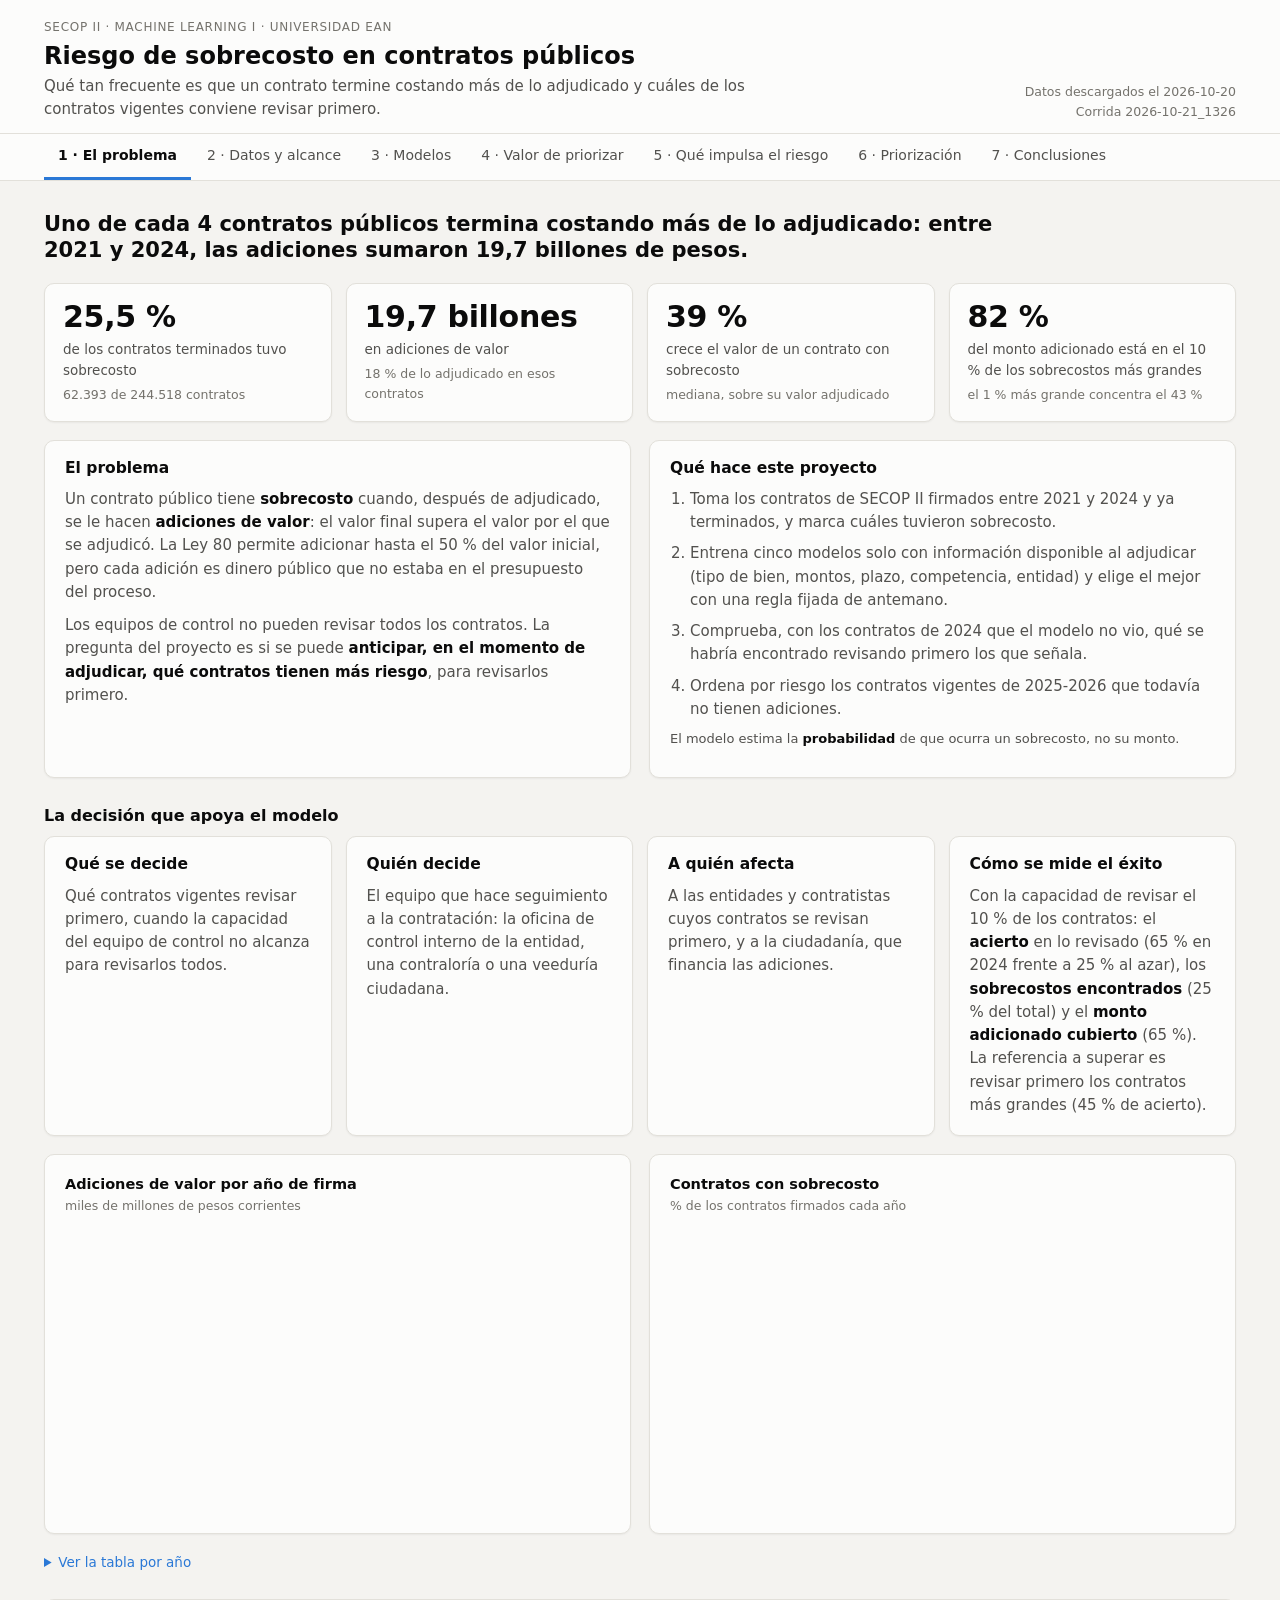
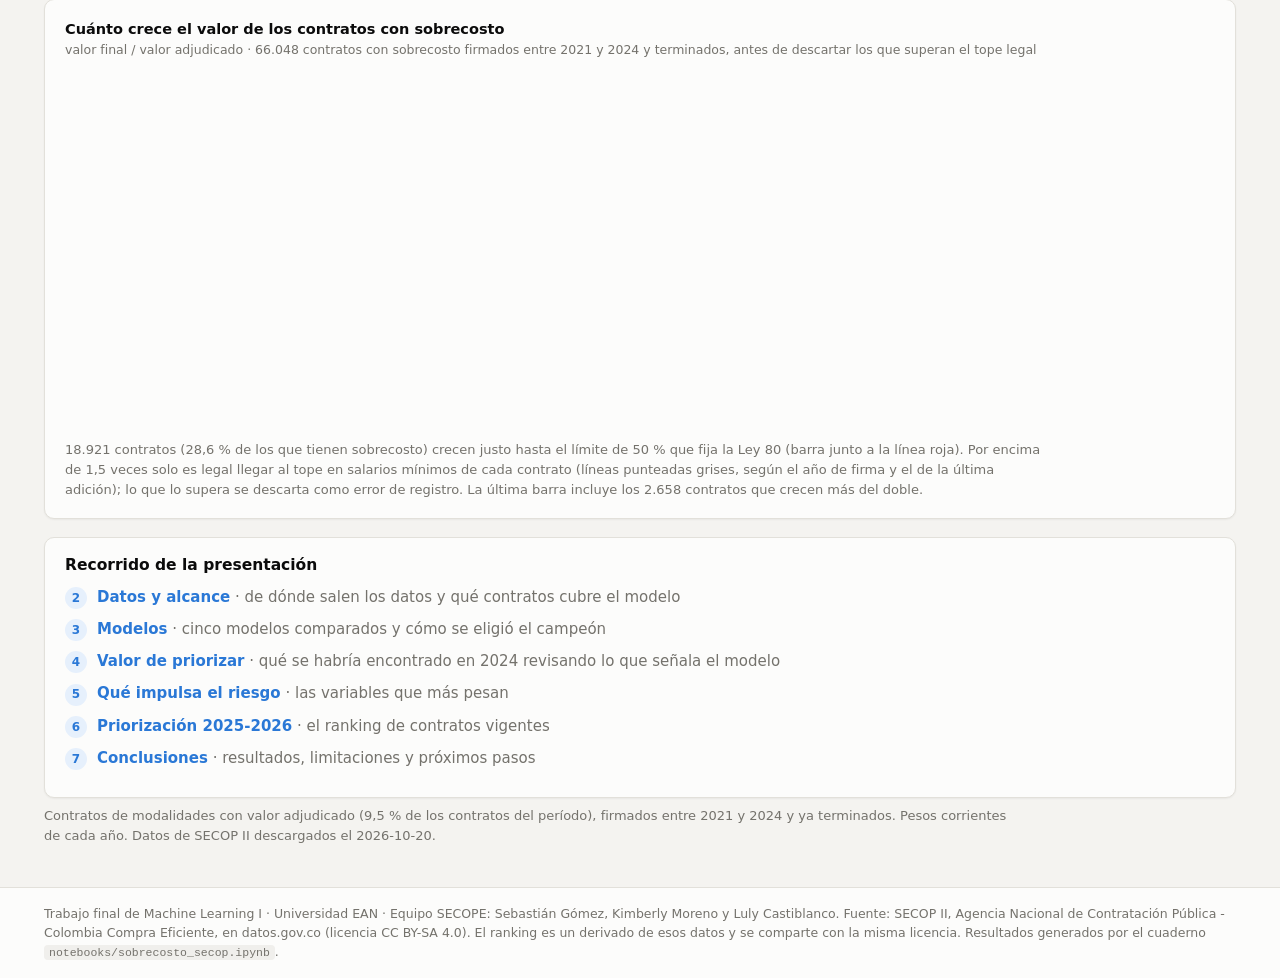
==== commit 786ea66b: "Entrega final: informe, resumen, anexos y página" ====
--- a/docs/index.html
+++ b/docs/index.html
@@ -291,7 +291,7 @@
 
 <footer class="pie">
   <div class="contenedor">
-    <p id="pie-texto">Trabajo final de Machine Learning I · Universidad EAN · Equipo SECOPE: Sebastián Gómez, Kimberly Moreno y Luly Castiblanco. Datos abiertos de SECOP II (datos.gov.co). Resultados generados por el cuaderno <code>notebooks/sobrecosto_secop.ipynb</code>.</p>
+    <p id="pie-texto">Trabajo final de Machine Learning I · Universidad EAN · Equipo SECOPE: Sebastián Gómez, Kimberly Moreno y Luly Castiblanco. Fuente: SECOP II, Agencia Nacional de Contratación Pública - Colombia Compra Eficiente, en datos.gov.co (licencia CC BY-SA 4.0). El ranking es un derivado de esos datos y se comparte con la misma licencia. Resultados generados por el cuaderno <code>notebooks/sobrecosto_secop.ipynb</code>.</p>
   </div>
 </footer>
 
